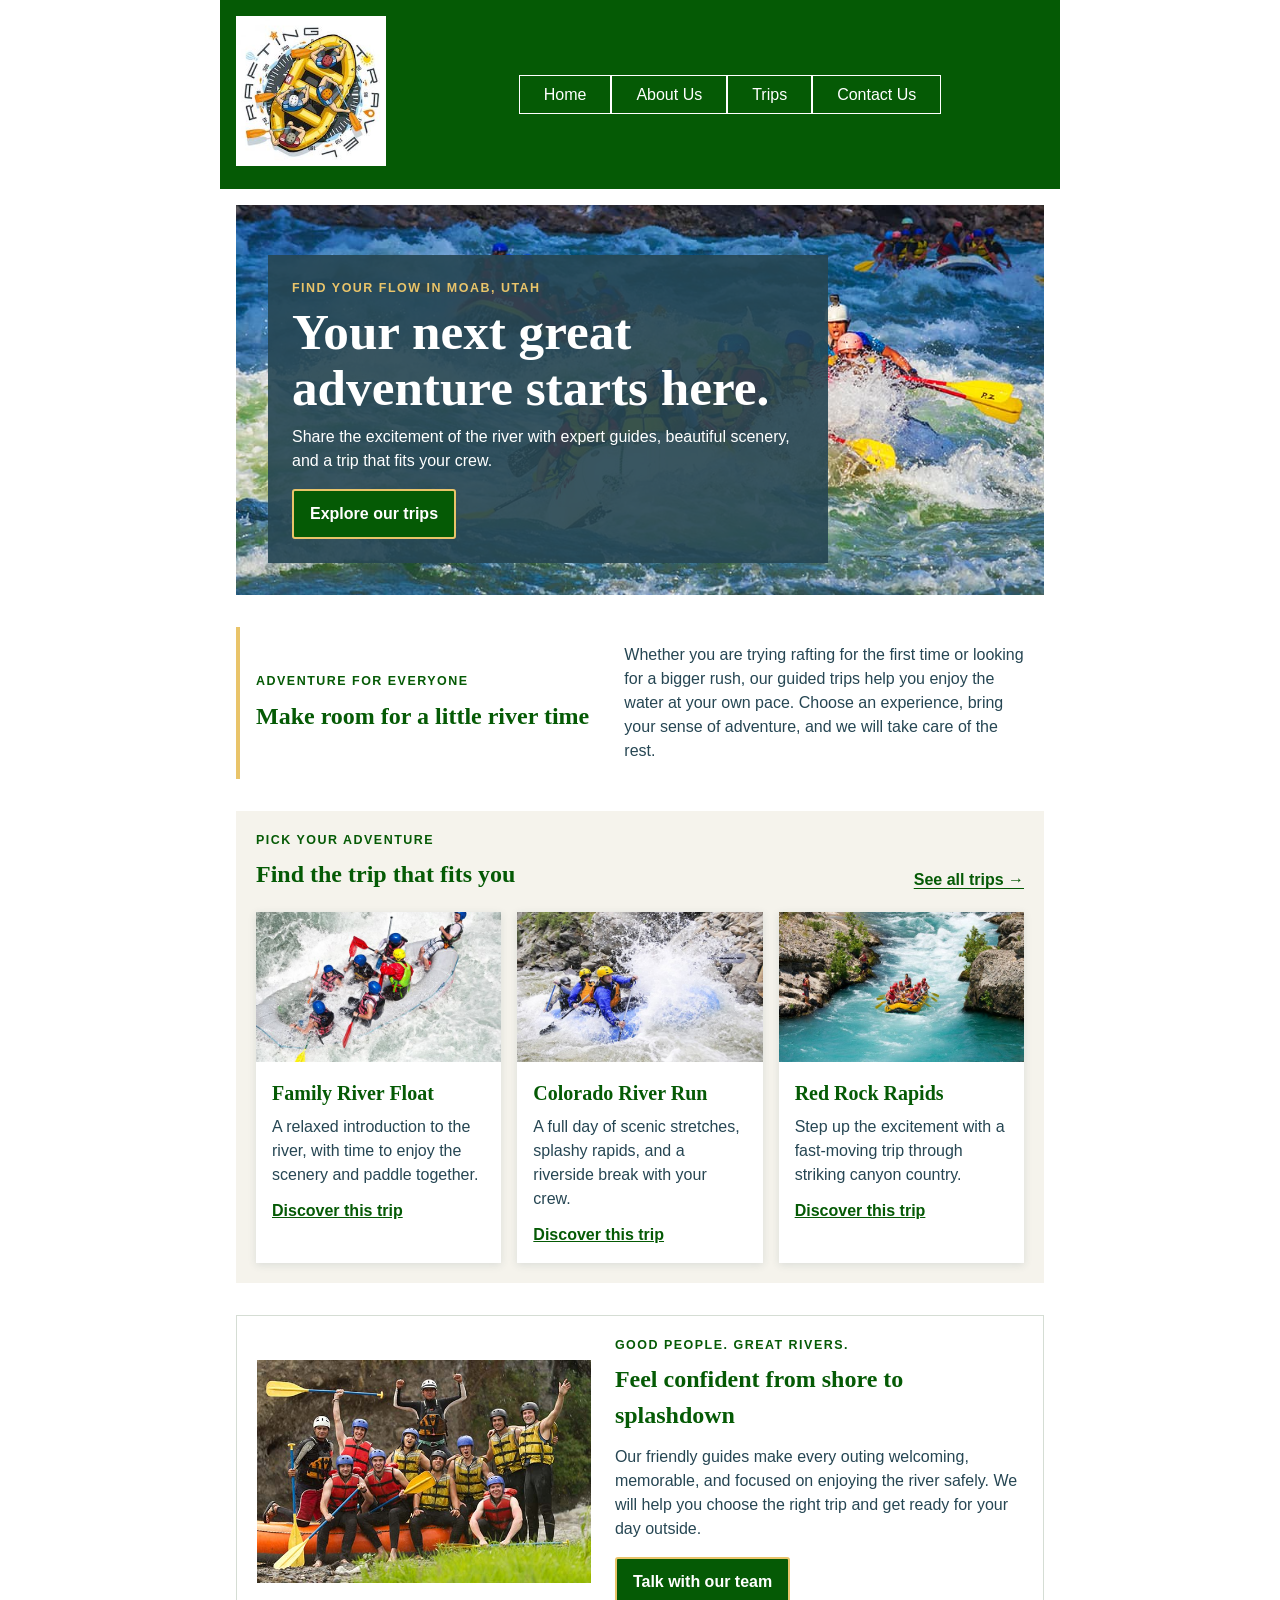
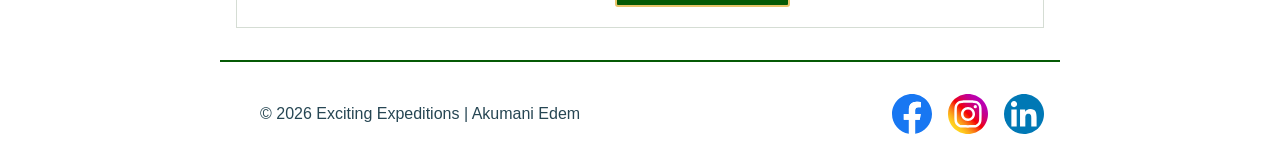
==== wwr/index.html @ f6fbf951 "Add home and trips pages with structured HTML and CSS for improved user experience" ====
<!DOCTYPE html>
<html lang="en">

<head>
    <meta charset="UTF-8">
    <meta name="viewport" content="width=device-width, initial-scale=1.0">
    <meta name="description"
      content="Explore guided white-water rafting trips with Exciting Expeditions in Moab, Utah. Find an adventure for your whole crew.">
    <meta name="author" content="Akumani Edem">
    <title>Home | Exciting Expeditions</title>
    <link rel="stylesheet" href="styles/rafting.css">
</head>

<body>
    <header>
        <a href="index.html">
            <img src="images/logo.jpg" alt="Exciting Expeditions logo">
        </a>

        <nav>
            <ul>
                <li><a href="index.html" aria-current="page">Home</a></li>
                <li><a href="about.html">About Us</a></li>
                <li><a href="trips.html">Trips</a></li>
                <li><a href="contact.html">Contact Us</a></li>
            </ul>
        </nav>
    </header>

    <main class="home-page">
        <section class="home-hero">
            <img src="images/hero.jpg" alt="Rafters enjoying a white-water adventure">
            <div class="home-hero-content">
                <p class="eyebrow">Find your flow in Moab, Utah</p>
                <h1>Your next great adventure starts here.</h1>
                <p>Share the excitement of the river with expert guides, beautiful scenery, and a trip that fits your crew.</p>
                <a class="site-button" href="trips.html">Explore our trips</a>
            </div>
        </section>

        <section class="home-intro">
            <div>
                <p class="eyebrow">Adventure for everyone</p>
                <h2>Make room for a little river time</h2>
            </div>
            <p>Whether you are trying rafting for the first time or looking for a bigger rush, our guided trips help you enjoy the water at your own pace. Choose an experience, bring your sense of adventure, and we will take care of the rest.</p>
        </section>

        <section class="home-trips">
            <div class="section-heading">
                <div>
                    <p class="eyebrow">Pick your adventure</p>
                    <h2>Find the trip that fits you</h2>
                </div>
                <a class="text-link" href="trips.html">See all trips <span aria-hidden="true">&rarr;</span></a>
            </div>

            <div class="home-trip-grid">
                <article class="home-trip-card">
                    <img src="images/aside_img2.jpg" alt="A calm stretch of river surrounded by red-rock scenery">
                    <div>
                        <h3>Family River Float</h3>
                        <p>A relaxed introduction to the river, with time to enjoy the scenery and paddle together.</p>
                        <a href="trips.html#family-float">Discover this trip</a>
                    </div>
                </article>
                <article class="home-trip-card">
                    <img src="images/aside_img3.jpg" alt="Raft moving through lively white-water rapids">
                    <div>
                        <h3>Colorado River Run</h3>
                        <p>A full day of scenic stretches, splashy rapids, and a riverside break with your crew.</p>
                        <a href="trips.html#colorado-run">Discover this trip</a>
                    </div>
                </article>
                <article class="home-trip-card">
                    <img src="images/aside_img5.jpg" alt="Rafters getting ready for a river adventure">
                    <div>
                        <h3>Red Rock Rapids</h3>
                        <p>Step up the excitement with a fast-moving trip through striking canyon country.</p>
                        <a href="trips.html#red-rock-rapids">Discover this trip</a>
                    </div>
                </article>
            </div>
        </section>

        <section class="home-promise">
            <img src="images/happy-client.jpg" alt="A smiling guest after a rafting trip">
            <div>
                <p class="eyebrow">Good people. Great rivers.</p>
                <h2>Feel confident from shore to splashdown</h2>
                <p>Our friendly guides make every outing welcoming, memorable, and focused on enjoying the river safely. We will help you choose the right trip and get ready for your day outside.</p>
                <a class="site-button" href="contact.html">Talk with our team</a>
            </div>
        </section>
    </main>

    <footer>
        <p>&copy; 2026 Exciting Expeditions | Akumani Edem</p>

        <nav class="socialmedia">
            <a href="https://facebook.com">
                <img src="images/facebook.svg" alt="Facebook">
            </a>
            <a href="https://instagram.com">
                <img src="images/instagram.svg" alt="Instagram">
            </a>
            <a href="https://linkedin.com">
                <img src="images/linkedin.svg" alt="LinkedIn">
            </a>
        </nav>
    </footer>
</body>

</html>
---- wwr/styles/rafting.css ----
/* CSS Variables */
:root {
    --primary-color: #055a05;
    /* forest green */
    --secondary-color: #f4a261d9;
    /* warm sand at 85% opacity */
    --accent1-color: #264653;
    /* dark slate blue */
    --accent2-color: #e9c46a;
    /* light golden yellow */
    --heading-font: "Times New Roman", "Georgia", serif;
    --body-font: Arial, Helvetica, sans-serif;
    --nav-border-color: #ffffff;
    --nav-text-color: #ffffff;
    --nav-link-padding: 0.4rem 1.5rem;
    --transparent-color: #00000000;
    --hero-heading-overlay: #264653cc;
}

/* Reset Box-Model */
* {
    margin: 0;
    padding: 0;
    box-sizing: border-box;
}

/* Body Styling */
body {
    font-family: var(--body-font);
    color: var(--accent1-color);
    line-height: 1.5;
}

/* Layout Container Width and Centering */
header,
main {
    max-width: 840px;
    margin: 0 auto;
}

footer {
    display: flex;
    justify-content: space-between;
    align-items: center;
    max-width: 840px;
    margin: 1rem auto 0;
    padding: 1rem;
    border-top: 2px solid var(--primary-color);
}

header {
    display: grid;
    grid-template-columns: 180px 1fr;
    align-items: center;
    padding: 1rem;
    background-color: var(--primary-color);
}

header > a img {
    width: 150px;
    height: auto;
}

header nav {
    display: flex;
    justify-content: center;
}

/* Heading Typography */
h1,
h2 {
    font-family: var(--heading-font);
    color: var(--primary-color);
}

h2 {
    text-align: center;
    margin-bottom: 1rem;
}

/* Basic Element Spacing */
p,
section {
    margin: 16px;
    padding: 8px;
}

nav {
    margin: 0;
    padding: 0;
}

nav ul {
    display: flex;
    list-style: none;
    margin: 0;
    padding: 0;
}

nav a {
    display: block;
    padding: var(--nav-link-padding);
    color: var(--nav-text-color);
    background-color: var(--transparent-color);
    border: 1px solid var(--nav-border-color);
    text-decoration: none;
    font-weight: normal;
    text-align: center;
}

nav a:hover {
    background-color: var(--accent2-color);
    color: var(--accent1-color);
}

/* Hero Section Styling */
.hero {
    position: relative;
    margin: 1rem 0;
    padding: 0;
}

.hero h1 {
    position: absolute;
    top: 1.5rem;
    left: 0;
    right: 0;
    width: auto;
    margin: 0;
    padding: 1rem;
    text-align: center;
    box-sizing: border-box;
    background-color: var(--hero-heading-overlay);
    color: var(--nav-text-color);
    border-bottom: 3px solid var(--accent2-color);
}

.hero > img {
    display: block;
    width: 100%;
    height: auto;
}

.hero article {
    position: absolute;
    bottom: 1.5rem;
    left: 5%;
    right: 5%;
    margin: 0;
    padding: 1rem;
    background-color: var(--secondary-color);
}

.hero article img {
    float: right;
    width: 150px;
    margin-left: 1rem;
}

/* History Section */
.history {
    display: grid;
    grid-template-columns: 1fr 200px 1fr;
    gap: 1rem;
    align-items: center;
    margin: 1rem 0;
    padding: 1rem;
    border: 1px solid var(--accent1-color);
}

.history h2 {
    grid-column: 1 / 4;
}

.history img {
    width: 200px;
    height: 150px;
    object-fit: cover;
}

/* Adventures Section */
.adventures {
    margin: 1rem 0;
    padding: 1rem;
    border: 1px solid var(--accent1-color);
}

.adventure-gallery {
    display: grid;
    grid-template-columns: repeat(5, 1fr);
    gap: 1rem;
}

.adventure-gallery figure {
    text-align: center;
}

.adventure-gallery img {
    width: 100%;
    height: 120px;
    object-fit: cover;
}

.adventure-gallery figcaption {
    font-weight: bold;
}

.socialmedia {
    display: flex;
    justify-content: flex-end;
    gap: 1rem;
}

.socialmedia a {
    padding: 0;
    background-color: var(--transparent-color);
    border: none;
    color: var(--accent1-color);
    text-decoration: none;
}

.socialmedia img {
    display: block;
    width: 40px;
    height: 40px;
    object-fit: contain;
}

.contact-page > section {
    margin: 1.5rem 0;
    padding: 1rem;
}

.contact-intro {
    text-align: center;
}

.contact-intro h1 {
    margin-bottom: 0.5rem;
}

.contact-intro address {
    display: grid;
    gap: 0.15rem;
    font-style: normal;
    font-weight: 600;
}

.contact-intro address a {
    color: var(--accent1-color);
}

.contact-layout {
    display: grid;
    grid-template-columns: 1fr 1fr;
    gap: 1.5rem;
    align-items: start;
}

.contact-layout > section {
    margin: 0;
    padding: 0;
}

.contact-map h2,
.contact-form-section h2,
.employee-team h2 {
    margin-bottom: 1rem;
}

.contact-map iframe {
    display: block;
    width: 100%;
    min-height: 340px;
    border: 0;
}

.contact-form-section form {
    display: grid;
    gap: 0.85rem;
}

.contact-field {
    display: grid;
    gap: 0.35rem;
}

.contact-field label,
.message-purpose legend {
    font-weight: 700;
}

.contact-field input,
.contact-field textarea {
    width: 100%;
    padding: 0.6rem;
    border: 1px solid #777;
    border-radius: 3px;
    font: inherit;
    resize: vertical;
}

.message-purpose {
    display: grid;
    gap: 0.5rem;
    padding: 0.75rem;
    border: 1px solid #aaa;
}

.message-purpose label,
.newsletter-choice {
    display: flex;
    align-items: flex-start;
    gap: 0.5rem;
}

.message-purpose input,
.newsletter-choice input {
    flex: 0 0 auto;
    margin-top: 0.25rem;
    accent-color: var(--primary-color);
}

.contact-form-section button {
    padding: 0.75rem 1rem;
    border: 0;
    border-radius: 4px;
    background-color: var(--primary-color);
    color: #fff;
    font: inherit;
    font-weight: 700;
    cursor: pointer;
}

.contact-form-section button:hover {
    background-color: var(--accent1-color);
}

.form-status {
    margin: 0;
    padding: 0;
    color: var(--primary-color);
    font-weight: 700;
}

.employee-team {
    border: 1px solid var(--accent1-color);
}

.employee-gallery {
    display: grid;
    grid-template-columns: repeat(3, minmax(0, 1fr));
    gap: 1.5rem;
}

.employee-gallery figure {
    text-align: center;
}

.employee-gallery img {
    display: block;
    width: min(100%, 180px);
    aspect-ratio: 1;
    margin: 0 auto 0.5rem;
    border-radius: 4px;
    object-fit: cover;
}

.employee-gallery figcaption {
    display: grid;
    gap: 0.15rem;
}

.home-page,
.trips-page {
    padding: 0 1rem;
}

.home-page h1,
.trips-page h1 {
    color: #fff;
}

.eyebrow {
    margin: 0 0 0.4rem;
    padding: 0;
    color: var(--primary-color);
    font-size: 0.78rem;
    font-weight: 700;
    letter-spacing: 0.12em;
    text-transform: uppercase;
}

.home-hero {
    position: relative;
    display: grid;
    min-height: 390px;
    margin: 1rem 0 2rem;
    overflow: hidden;
    background-color: var(--accent1-color);
}

.home-hero > img {
    position: absolute;
    width: 100%;
    height: 100%;
    object-fit: cover;
    inset: 0;
}

.home-hero-content {
    position: relative;
    align-self: end;
    width: min(100%, 560px);
    margin: 1.5rem;
    padding: 1.5rem;
    background-color: #264653e8;
    color: #fff;
}

.home-hero-content .eyebrow,
.trips-banner .eyebrow {
    color: var(--accent2-color);
}

.home-hero-content h1 {
    margin-bottom: 0.5rem;
    font-size: clamp(2rem, 5vw, 3.2rem);
    line-height: 1.1;
}

.home-hero-content > p:not(.eyebrow) {
    margin: 0 0 1rem;
    padding: 0;
}

.site-button {
    display: inline-block;
    padding: 0.7rem 1rem;
    border: 2px solid var(--accent2-color);
    border-radius: 3px;
    background-color: var(--primary-color);
    color: #fff;
    font-weight: 700;
    text-align: center;
    text-decoration: none;
}

.site-button:hover {
    background-color: var(--accent1-color);
}

.home-intro {
    display: grid;
    grid-template-columns: 1fr 1.2fr;
    gap: 2rem;
    align-items: center;
    margin: 2rem 0;
    padding: 1rem;
    border-left: 4px solid var(--accent2-color);
}

.home-intro h2,
.section-heading h2,
.home-promise h2,
.trip-cta h2 {
    margin: 0;
    text-align: left;
}

.home-intro > p,
.home-promise > div > p:not(.eyebrow) {
    margin: 0;
    padding: 0;
}

.home-trips {
    margin: 2rem 0;
    padding: 1.25rem;
    background-color: #f5f3ec;
}

.section-heading {
    display: flex;
    justify-content: space-between;
    align-items: end;
    gap: 1rem;
    margin-bottom: 1.25rem;
}

.text-link {
    color: var(--primary-color);
    font-weight: 700;
    text-decoration-thickness: 1px;
    text-underline-offset: 0.2em;
}

.home-trip-grid {
    display: grid;
    grid-template-columns: repeat(3, minmax(0, 1fr));
    gap: 1rem;
}

.home-trip-card {
    overflow: hidden;
    background-color: #fff;
    box-shadow: 0 2px 8px #26465320;
}

.home-trip-card > img {
    display: block;
    width: 100%;
    height: 150px;
    object-fit: cover;
}

.home-trip-card > div {
    padding: 1rem;
}

.home-trip-card h3 {
    margin-bottom: 0.4rem;
    color: var(--primary-color);
    font-family: var(--heading-font);
    font-size: 1.25rem;
}

.home-trip-card p {
    margin: 0 0 0.75rem;
    padding: 0;
}

.home-trip-card a {
    color: var(--primary-color);
    font-weight: 700;
}

.home-promise {
    display: grid;
    grid-template-columns: 0.9fr 1.1fr;
    gap: 1.5rem;
    align-items: center;
    margin: 2rem 0;
    padding: 1.25rem;
    border: 1px solid #d5ddd4;
}

.home-promise > img {
    display: block;
    width: 100%;
    max-height: 260px;
    object-fit: cover;
}

.home-promise h2 {
    margin-bottom: 0.75rem;
}

.home-promise .site-button {
    margin-top: 1rem;
}

.trips-banner {
    margin: 1rem 0 1.5rem;
    padding: 2.5rem 1.5rem;
    background-color: var(--accent1-color);
    color: #fff;
    text-align: center;
}

.trips-banner h1 {
    margin-bottom: 0.5rem;
    font-size: clamp(2rem, 5vw, 3rem);
}

.trips-banner > p:not(.eyebrow) {
    max-width: 560px;
    margin: 0 auto 1rem;
    padding: 0;
}

.trip-listing {
    display: grid;
    gap: 1.25rem;
    margin: 1.5rem 0;
}

.trip-listing > .trip-card {
    display: grid;
    grid-template-columns: minmax(220px, 0.85fr) 1.15fr;
    overflow: hidden;
    border: 1px solid #d5ddd4;
    background-color: #fff;
}

.trip-card > img {
    display: block;
    width: 100%;
    height: 100%;
    min-height: 275px;
    object-fit: cover;
}

.trip-card-content {
    padding: 1.25rem;
}

.trip-card-content h2 {
    margin: 0 0 0.5rem;
    text-align: left;
}

.trip-card-content > p:not(.eyebrow) {
    margin: 0 0 0.75rem;
    padding: 0;
}

.trip-card-content ul {
    margin: 0 0 1rem 1.25rem;
}

.trip-cta {
    display: flex;
    justify-content: space-between;
    align-items: center;
    gap: 1.5rem;
    margin: 2rem 0;
    padding: 1.5rem;
    background-color: #f5f3ec;
}

@media (max-width: 700px) {
    header {
        grid-template-columns: 1fr;
        justify-items: center;
        gap: 1rem;
    }

    header > a img {
        width: 120px;
    }

    header nav,
    header nav ul {
        width: 100%;
    }

    header nav ul {
        flex-wrap: wrap;
        justify-content: center;
    }

    header nav li {
        flex: 1 1 45%;
    }

    header nav {
        --nav-link-padding: 0.5rem;
    }

    .contact-layout {
        grid-template-columns: 1fr;
    }

    .contact-map iframe {
        min-height: 280px;
    }

    .employee-gallery {
        gap: 0.75rem;
    }

    .home-intro,
    .home-promise {
        grid-template-columns: 1fr;
    }

    .home-trip-grid {
        grid-template-columns: 1fr;
    }

    .home-trip-card {
        display: grid;
        grid-template-columns: minmax(120px, 0.8fr) 1.2fr;
        align-items: stretch;
    }

    .home-trip-card > img {
        height: 100%;
        min-height: 150px;
    }

    .trip-listing > .trip-card {
        grid-template-columns: 1fr;
    }

    .trip-card > img {
        height: 220px;
        min-height: 0;
    }
}

@media (max-width: 480px) {
    .home-page,
    .trips-page {
        padding: 0 0.5rem;
    }

    .home-hero {
        min-height: 430px;
    }

    .home-hero-content {
        margin: 0.75rem;
        padding: 1rem;
    }

    .section-heading,
    .trip-cta {
        align-items: flex-start;
        flex-direction: column;
    }

    .home-trip-card {
        grid-template-columns: 1fr;
    }

    .home-trip-card > img {
        height: 180px;
    }

    .employee-gallery {
        grid-template-columns: 1fr;
    }

    .employee-gallery img {
        width: min(100%, 220px);
    }
}
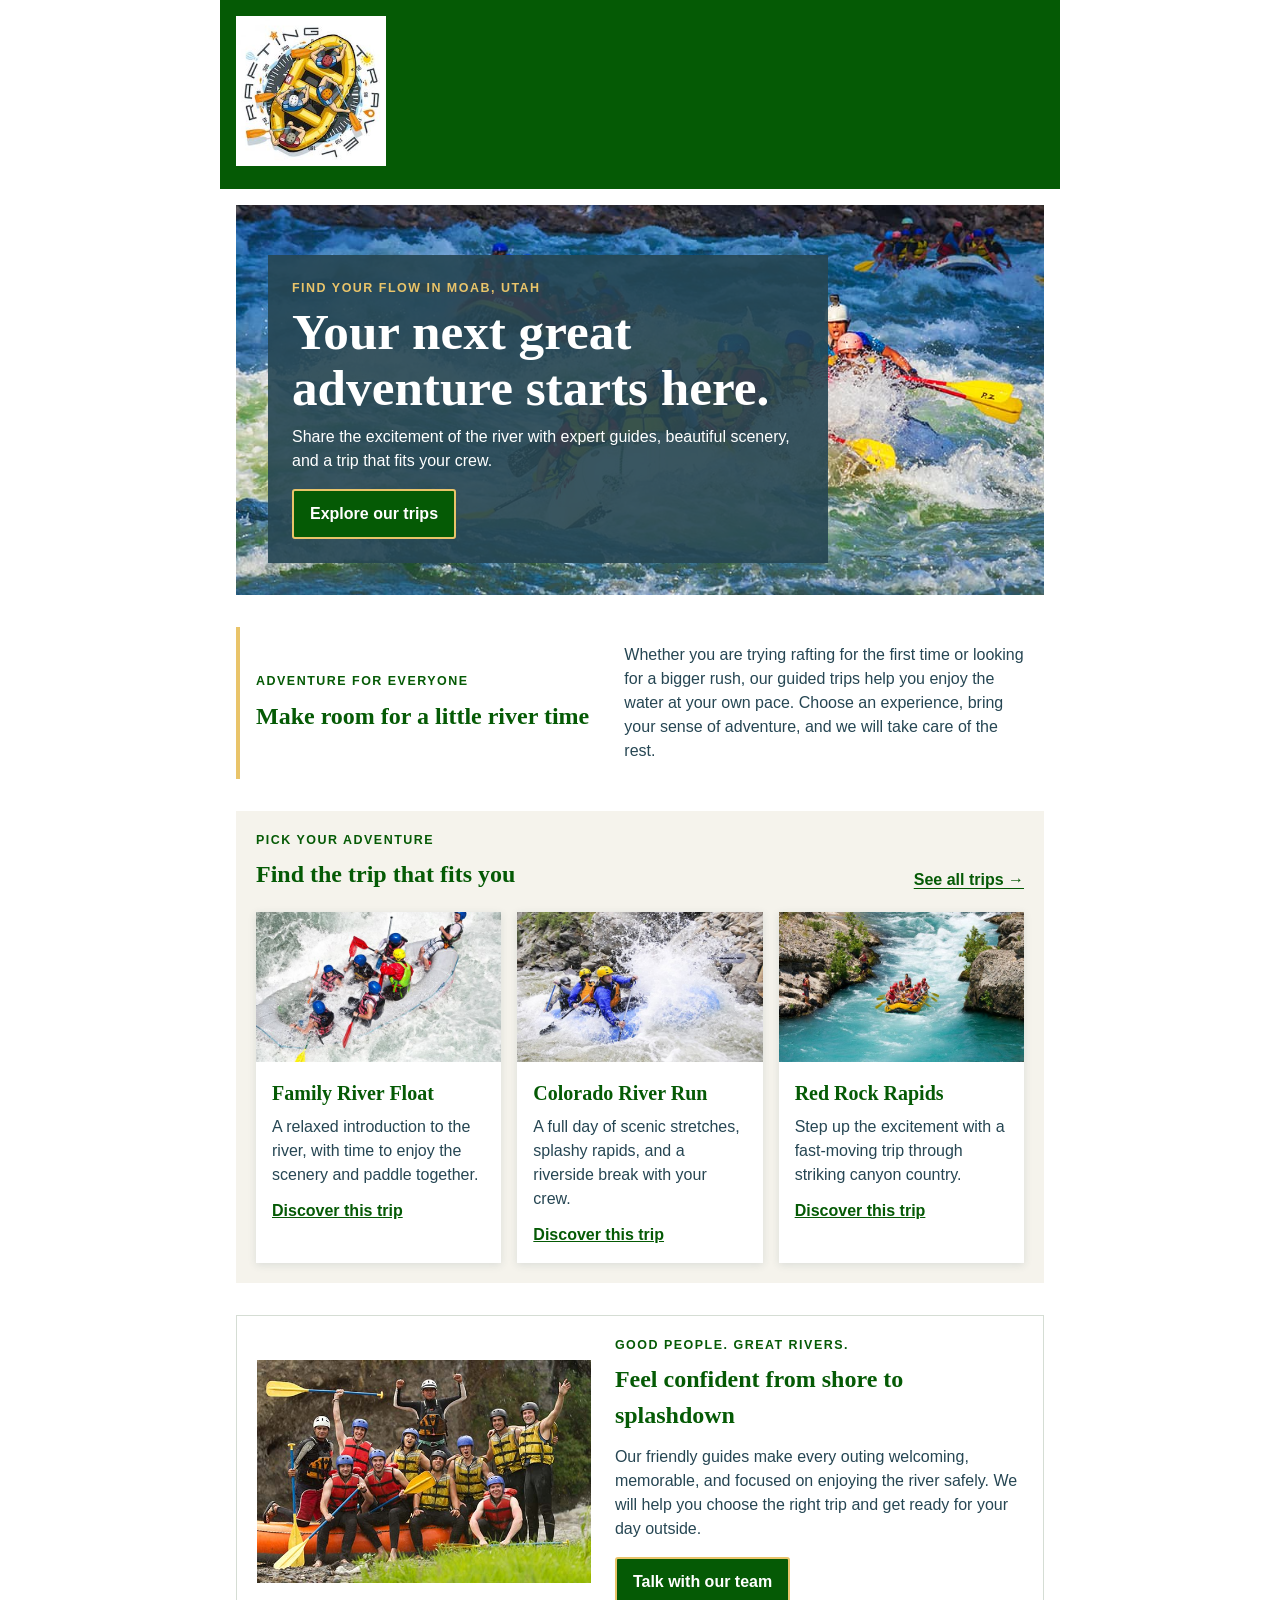
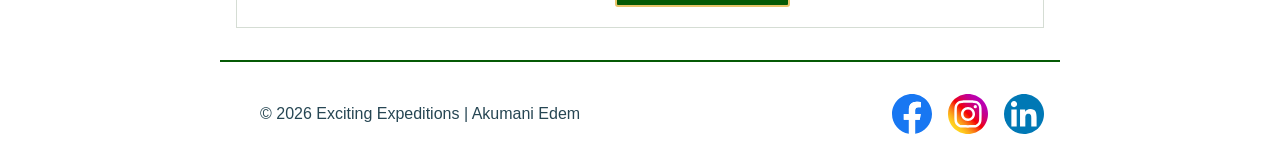
==== commit 05b2a4f6: "Refactor navigation structure for improved accessibility and responsiveness across all pages" ====
--- a/wwr/index.html
+++ b/wwr/index.html
@@ -17,13 +17,16 @@
             <img src="images/logo.jpg" alt="Exciting Expeditions logo">
         </a>
 
-        <nav>
-            <ul>
+        <nav aria-label="Main navigation">
+            <details class="site-nav">
+                <summary>Menu</summary>
+                <ul>
                 <li><a href="index.html" aria-current="page">Home</a></li>
                 <li><a href="about.html">About Us</a></li>
                 <li><a href="trips.html">Trips</a></li>
                 <li><a href="contact.html">Contact Us</a></li>
-            </ul>
+                </ul>
+            </details>
         </nav>
     </header>
 
@@ -101,10 +104,10 @@
             <a href="https://facebook.com">
                 <img src="images/facebook.svg" alt="Facebook">
             </a>
-            <a href="https://instagram.com">
+            <a href="https://www.instagram.com/a.k.u.m.a.n.i?stkn=MTF5Yml2a3N3eGhneA==">
                 <img src="images/instagram.svg" alt="Instagram">
             </a>
-            <a href="https://linkedin.com">
+            <a href="https://www.linkedin.com/in/edem-akumani-49a107399">
                 <img src="images/linkedin.svg" alt="LinkedIn">
             </a>
         </nav>
--- a/wwr/styles/rafting.css
+++ b/wwr/styles/rafting.css
@@ -63,7 +63,11 @@
 
 header nav {
     display: flex;
-    justify-content: center;
+    justify-content: flex-end;
+}
+
+header nav summary {
+    display: none;
 }
 
 /* Heading Typography */
@@ -97,20 +101,38 @@
     padding: 0;
 }
 
-nav a {
+header nav ul {
+    display: flex;
+    gap: 0.35rem;
+    list-style: none;
+    margin: 0;
+    padding: 0;
+}
+
+header nav details > ul {
+    display: flex;
+}
+
+header nav a {
     display: block;
-    padding: var(--nav-link-padding);
+    padding: 0.65rem 0.85rem;
     color: var(--nav-text-color);
     background-color: var(--transparent-color);
-    border: 1px solid var(--nav-border-color);
+    border-bottom: 2px solid transparent;
     text-decoration: none;
-    font-weight: normal;
+    font-weight: 700;
     text-align: center;
-}
-
-nav a:hover {
-    background-color: var(--accent2-color);
-    color: var(--accent1-color);
+    white-space: nowrap;
+}
+
+header nav a:hover,
+header nav a:focus-visible {
+    border-bottom-color: var(--accent2-color);
+    color: var(--accent2-color);
+}
+
+header nav a[aria-current="page"] {
+    border-bottom-color: var(--accent2-color);
 }
 
 /* Hero Section Styling */
@@ -631,31 +653,159 @@
 
 @media (max-width: 700px) {
     header {
-        grid-template-columns: 1fr;
-        justify-items: center;
+        grid-template-columns: minmax(0, 1fr) auto;
         gap: 1rem;
     }
 
     header > a img {
-        width: 120px;
-    }
-
-    header nav,
-    header nav ul {
+        width: clamp(100px, 28vw, 150px);
+    }
+
+    header nav {
+        justify-content: flex-end;
+    }
+
+    header nav details {
+        position: relative;
+    }
+
+    header nav summary {
+        display: flex;
+        min-height: 44px;
+        align-items: center;
+        gap: 0.55rem;
+        padding: 0.5rem 0.75rem;
+        border: 1px solid #ffffff80;
+        border-radius: 4px;
+        color: var(--nav-text-color);
+        cursor: pointer;
+        font-weight: 700;
+        list-style: none;
+    }
+
+    header nav summary::-webkit-details-marker {
+        display: none;
+    }
+
+    header nav summary::after {
+        width: 1rem;
+        height: 0.7rem;
+        background: linear-gradient(
+            to bottom,
+            var(--nav-text-color) 0 2px,
+            transparent 2px 5px,
+            var(--nav-text-color) 5px 7px,
+            transparent 7px 10px,
+            var(--nav-text-color) 10px 12px
+        );
+        content: "";
+    }
+
+    header nav details > ul {
+        position: absolute;
+        z-index: 5;
+        top: calc(100% + 0.5rem);
+        right: 0;
+        display: none;
+        min-width: 12rem;
+        flex-direction: column;
+        gap: 0.15rem;
+        padding: 0.5rem;
+        border: 1px solid #ffffff30;
+        border-radius: 4px;
+        background-color: var(--primary-color);
+        box-shadow: 0 8px 20px #00000030;
+    }
+
+    header nav details[open] > ul {
+        display: flex;
+    }
+
+    header nav a {
+        min-height: 44px;
+        padding: 0.65rem 0.75rem;
+        text-align: left;
+    }
+
+    footer {
+        flex-direction: column;
+        gap: 0.75rem;
+        text-align: center;
+    }
+
+    footer > p {
+        margin: 0;
+        padding: 0;
+    }
+
+    .socialmedia {
+        justify-content: center;
+    }
+
+    .hero {
+        display: flex;
+        flex-direction: column;
+    }
+
+    .hero > img {
+        height: 220px;
+        object-fit: cover;
+    }
+
+    .hero h1 {
+        top: 1rem;
+        padding: 0.65rem;
+        font-size: clamp(1.4rem, 6vw, 2rem);
+    }
+
+    .hero article {
+        position: static;
+        display: flex;
+        align-items: center;
+        gap: 0.75rem;
+        padding: 0.75rem;
+    }
+
+    .hero article img {
+        float: none;
+        flex: 0 0 88px;
+        width: 88px;
+        height: 72px;
+        margin: 0;
+        object-fit: cover;
+    }
+
+    .hero article p {
+        margin: 0;
+        padding: 0;
+    }
+
+    .history {
+        grid-template-columns: minmax(0, 1fr);
+        gap: 0.75rem;
+        padding: 1rem;
+    }
+
+    .history h2 {
+        grid-column: auto;
+        margin-bottom: 0;
+    }
+
+    .history p {
+        margin: 0;
+        padding: 0;
+    }
+
+    .history img {
         width: 100%;
-    }
-
-    header nav ul {
-        flex-wrap: wrap;
-        justify-content: center;
-    }
-
-    header nav li {
-        flex: 1 1 45%;
-    }
-
-    header nav {
-        --nav-link-padding: 0.5rem;
+        height: auto;
+        aspect-ratio: 16 / 9;
+        object-fit: cover;
+    }
+
+    .adventure-gallery {
+        grid-template-columns: repeat(2, minmax(0, 1fr));
+        gap: 0.75rem;
     }
 
     .contact-layout {
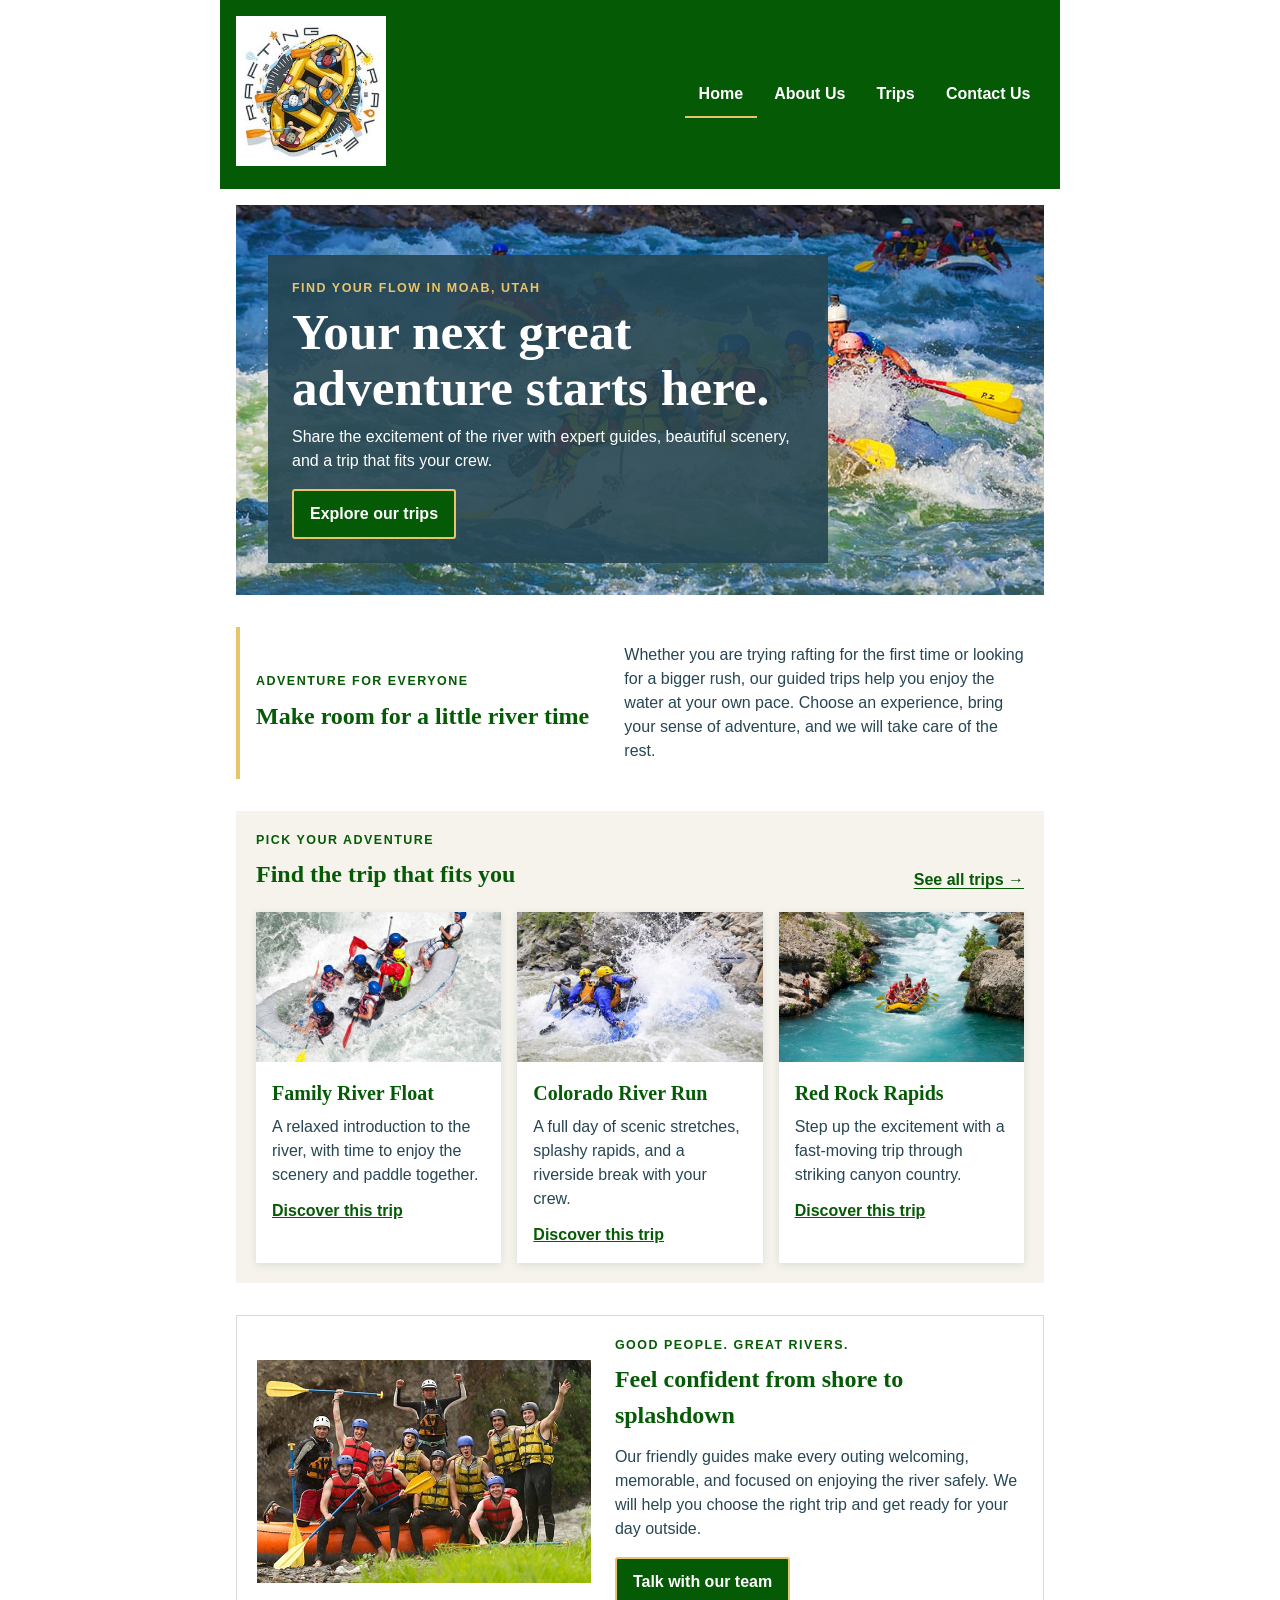
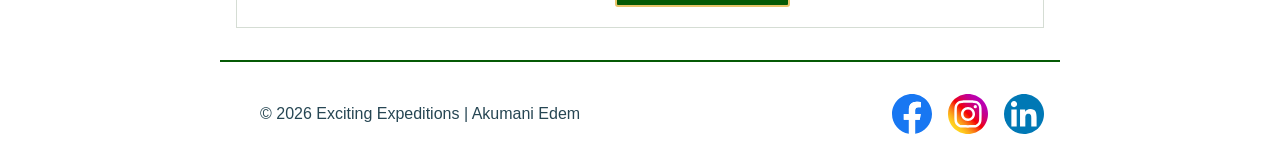
==== commit 50849e12: "Refactor navigation structure for improved accessibility and responsiveness across all pages" ====
--- a/wwr/index.html
+++ b/wwr/index.html
@@ -18,15 +18,12 @@
         </a>
 
         <nav aria-label="Main navigation">
-            <details class="site-nav">
-                <summary>Menu</summary>
-                <ul>
+            <ul>
                 <li><a href="index.html" aria-current="page">Home</a></li>
                 <li><a href="about.html">About Us</a></li>
                 <li><a href="trips.html">Trips</a></li>
                 <li><a href="contact.html">Contact Us</a></li>
-                </ul>
-            </details>
+            </ul>
         </nav>
     </header>
 
--- a/wwr/styles/rafting.css
+++ b/wwr/styles/rafting.css
@@ -66,10 +66,6 @@
     justify-content: flex-end;
 }
 
-header nav summary {
-    display: none;
-}
-
 /* Heading Typography */
 h1,
 h2 {
@@ -96,26 +92,20 @@
 
 nav ul {
     display: flex;
+    flex-wrap: wrap;
     list-style: none;
     margin: 0;
     padding: 0;
 }
 
 header nav ul {
-    display: flex;
-    gap: 0.35rem;
-    list-style: none;
-    margin: 0;
-    padding: 0;
-}
-
-header nav details > ul {
-    display: flex;
+    justify-content: flex-end;
+    gap: 0.25rem;
 }
 
 header nav a {
     display: block;
-    padding: 0.65rem 0.85rem;
+    padding: 0.65rem clamp(0.5rem, 1.4vw, 0.85rem);
     color: var(--nav-text-color);
     background-color: var(--transparent-color);
     border-bottom: 2px solid transparent;
@@ -653,8 +643,9 @@
 
 @media (max-width: 700px) {
     header {
-        grid-template-columns: minmax(0, 1fr) auto;
-        gap: 1rem;
+        grid-template-columns: minmax(0, 1fr);
+        justify-items: center;
+        gap: 0.75rem;
     }
 
     header > a img {
@@ -662,69 +653,18 @@
     }
 
     header nav {
-        justify-content: flex-end;
-    }
-
-    header nav details {
-        position: relative;
-    }
-
-    header nav summary {
-        display: flex;
-        min-height: 44px;
-        align-items: center;
-        gap: 0.55rem;
-        padding: 0.5rem 0.75rem;
-        border: 1px solid #ffffff80;
-        border-radius: 4px;
-        color: var(--nav-text-color);
-        cursor: pointer;
-        font-weight: 700;
-        list-style: none;
-    }
-
-    header nav summary::-webkit-details-marker {
-        display: none;
-    }
-
-    header nav summary::after {
-        width: 1rem;
-        height: 0.7rem;
-        background: linear-gradient(
-            to bottom,
-            var(--nav-text-color) 0 2px,
-            transparent 2px 5px,
-            var(--nav-text-color) 5px 7px,
-            transparent 7px 10px,
-            var(--nav-text-color) 10px 12px
-        );
-        content: "";
-    }
-
-    header nav details > ul {
-        position: absolute;
-        z-index: 5;
-        top: calc(100% + 0.5rem);
-        right: 0;
-        display: none;
-        min-width: 12rem;
-        flex-direction: column;
-        gap: 0.15rem;
-        padding: 0.5rem;
-        border: 1px solid #ffffff30;
-        border-radius: 4px;
-        background-color: var(--primary-color);
-        box-shadow: 0 8px 20px #00000030;
-    }
-
-    header nav details[open] > ul {
-        display: flex;
+        width: 100%;
+        justify-content: center;
+    }
+
+    header nav ul {
+        justify-content: center;
     }
 
     header nav a {
         min-height: 44px;
-        padding: 0.65rem 0.75rem;
-        text-align: left;
+        padding: 0.65rem clamp(0.5rem, 2.5vw, 0.85rem);
+        text-align: center;
     }
 
     footer {
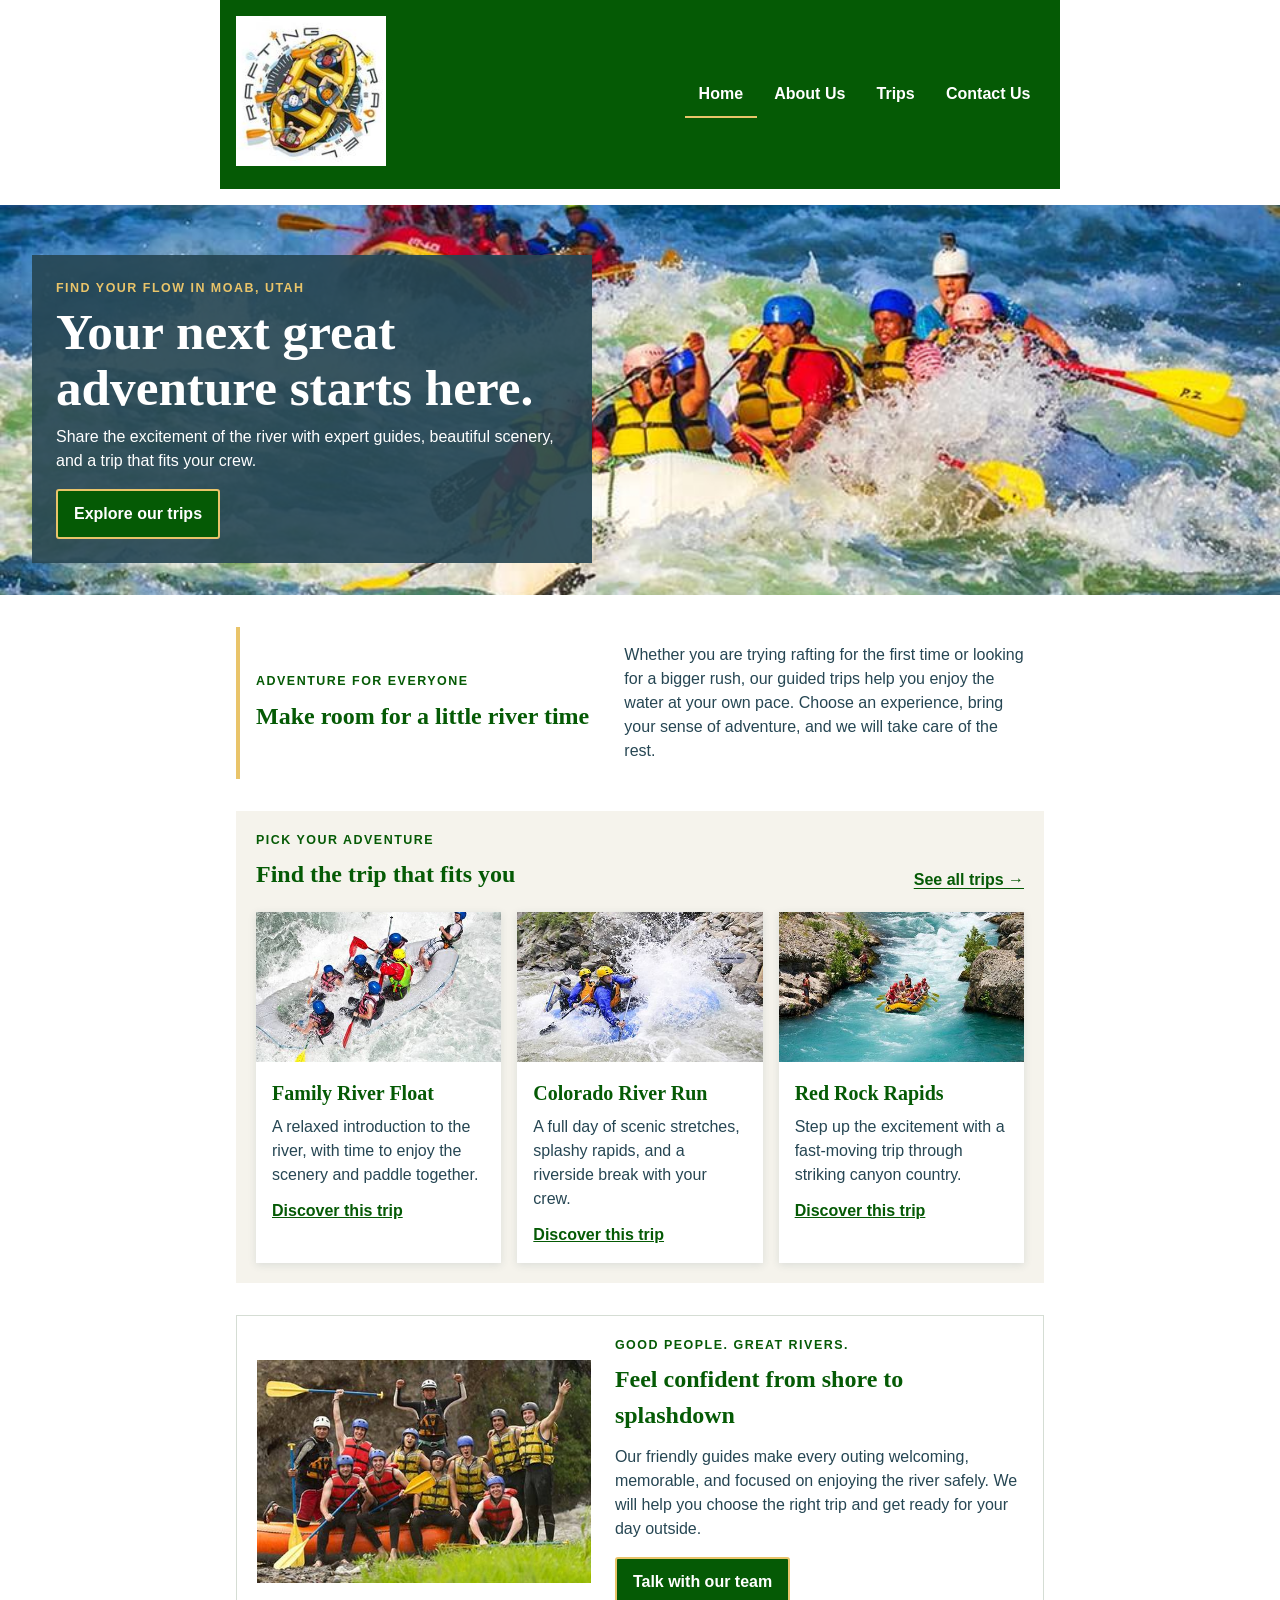
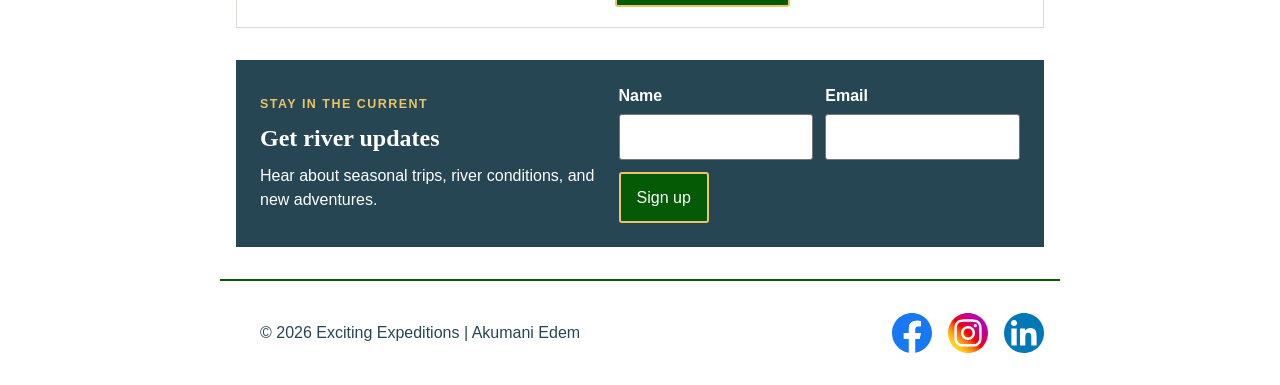
==== commit 9be2bd0b: "Add optimized logo image for improved loading performance" ====
--- a/wwr/index.html
+++ b/wwr/index.html
@@ -14,7 +14,7 @@
 <body>
     <header>
         <a href="index.html">
-            <img src="images/logo.jpg" alt="Exciting Expeditions logo">
+            <img src="images/logo-optimized.jpg" alt="Exciting Expeditions logo">
         </a>
 
         <nav aria-label="Main navigation">
@@ -29,7 +29,7 @@
 
     <main class="home-page">
         <section class="home-hero">
-            <img src="images/hero.jpg" alt="Rafters enjoying a white-water adventure">
+            <img src="images/hero-optimized.jpg" alt="Rafters enjoying a white-water adventure">
             <div class="home-hero-content">
                 <p class="eyebrow">Find your flow in Moab, Utah</p>
                 <h1>Your next great adventure starts here.</h1>
@@ -57,7 +57,7 @@
 
             <div class="home-trip-grid">
                 <article class="home-trip-card">
-                    <img src="images/aside_img2.jpg" alt="A calm stretch of river surrounded by red-rock scenery">
+                    <img src="images/aside_img2-optimized.jpg" alt="A calm stretch of river surrounded by red-rock scenery">
                     <div>
                         <h3>Family River Float</h3>
                         <p>A relaxed introduction to the river, with time to enjoy the scenery and paddle together.</p>
@@ -65,7 +65,7 @@
                     </div>
                 </article>
                 <article class="home-trip-card">
-                    <img src="images/aside_img3.jpg" alt="Raft moving through lively white-water rapids">
+                    <img src="images/aside_img3-optimized.jpg" alt="Raft moving through lively white-water rapids">
                     <div>
                         <h3>Colorado River Run</h3>
                         <p>A full day of scenic stretches, splashy rapids, and a riverside break with your crew.</p>
@@ -73,7 +73,7 @@
                     </div>
                 </article>
                 <article class="home-trip-card">
-                    <img src="images/aside_img5.jpg" alt="Rafters getting ready for a river adventure">
+                    <img src="images/aside_img5-optimized.jpg" alt="Rafters getting ready for a river adventure">
                     <div>
                         <h3>Red Rock Rapids</h3>
                         <p>Step up the excitement with a fast-moving trip through striking canyon country.</p>
@@ -84,13 +84,32 @@
         </section>
 
         <section class="home-promise">
-            <img src="images/happy-client.jpg" alt="A smiling guest after a rafting trip">
+            <img src="images/happy-client-optimized.jpg" alt="A smiling guest after a rafting trip">
             <div>
                 <p class="eyebrow">Good people. Great rivers.</p>
                 <h2>Feel confident from shore to splashdown</h2>
                 <p>Our friendly guides make every outing welcoming, memorable, and focused on enjoying the river safely. We will help you choose the right trip and get ready for your day outside.</p>
                 <a class="site-button" href="contact.html">Talk with our team</a>
             </div>
+        </section>
+
+        <section class="home-newsletter" aria-labelledby="newsletter-title">
+            <div>
+                <p class="eyebrow">Stay in the current</p>
+                <h2 id="newsletter-title">Get river updates</h2>
+                <p>Hear about seasonal trips, river conditions, and new adventures.</p>
+            </div>
+            <form class="newsletter-form">
+                <label for="newsletter-name">
+                    Name
+                    <input type="text" id="newsletter-name" name="name" autocomplete="name" required>
+                </label>
+                <label for="newsletter-email">
+                    Email
+                    <input type="email" id="newsletter-email" name="email" autocomplete="email" required>
+                </label>
+                <button class="site-button" type="submit">Sign up</button>
+            </form>
         </section>
     </main>
 
--- a/wwr/styles/rafting.css
+++ b/wwr/styles/rafting.css
@@ -302,6 +302,14 @@
     font-weight: 700;
 }
 
+.message-purpose legend {
+    position: absolute;
+    top: -1.8rem;
+    left: 0;
+    padding: 0;
+    background-color: transparent;
+}
+
 .contact-field input,
 .contact-field textarea {
     width: 100%;
@@ -313,6 +321,8 @@
 }
 
 .message-purpose {
+    position: relative;
+    margin-top: 1.25rem;
     display: grid;
     gap: 0.5rem;
     padding: 0.75rem;
@@ -383,7 +393,16 @@
     gap: 0.15rem;
 }
 
-.home-page,
+.home-page {
+    max-width: none;
+    padding: 0;
+}
+
+.home-page > :not(.home-hero) {
+    width: min(calc(100% - 2rem), 808px);
+    margin-inline: auto;
+}
+
 .trips-page {
     padding: 0 1rem;
 }
@@ -572,6 +591,63 @@
     margin-top: 1rem;
 }
 
+.home-newsletter {
+    display: grid;
+    grid-template-columns: 1fr 1.2fr;
+    gap: 1.5rem;
+    align-items: center;
+    margin: 2rem auto;
+    padding: 1.5rem;
+    background-color: var(--accent1-color);
+    color: #fff;
+}
+
+.home-newsletter h2 {
+    margin: 0 0 0.5rem;
+    color: #fff;
+    text-align: left;
+}
+
+.home-newsletter .eyebrow {
+    color: var(--accent2-color);
+}
+
+.home-newsletter > div > p:not(.eyebrow) {
+    margin: 0;
+    padding: 0;
+}
+
+.newsletter-form {
+    display: grid;
+    grid-template-columns: repeat(2, minmax(0, 1fr));
+    gap: 0.75rem;
+    align-items: end;
+}
+
+.newsletter-form label {
+    display: grid;
+    gap: 0.35rem;
+    color: #fff;
+    font-weight: 700;
+}
+
+.newsletter-form input {
+    width: 100%;
+    min-width: 0;
+    padding: 0.65rem;
+    border: 1px solid #777;
+    border-radius: 3px;
+    background-color: #fff;
+    color: var(--accent1-color);
+    font: inherit;
+}
+
+.newsletter-form button {
+    justify-self: start;
+    font: inherit;
+    cursor: pointer;
+}
+
 .trips-banner {
     margin: 1rem 0 1.5rem;
     padding: 2.5rem 1.5rem;
@@ -641,6 +717,44 @@
     background-color: #f5f3ec;
 }
 
+.trip-comparison {
+    margin: 2rem 0;
+}
+
+.trip-comparison h2 {
+    text-align: left;
+}
+
+.trip-table-scroll {
+    overflow-x: auto;
+}
+
+.trip-summary {
+    width: 100%;
+    border-collapse: collapse;
+    background-color: #fff;
+}
+
+.trip-summary caption {
+    padding: 0.5rem;
+    color: var(--accent1-color);
+    font-weight: 700;
+    text-align: left;
+}
+
+.trip-summary th,
+.trip-summary td {
+    padding: 0.75rem;
+    border: 1px solid #b8c4c0;
+    text-align: left;
+    vertical-align: top;
+}
+
+.trip-summary thead {
+    background-color: var(--accent1-color);
+    color: #fff;
+}
+
 @media (max-width: 700px) {
     header {
         grid-template-columns: minmax(0, 1fr);
@@ -761,7 +875,8 @@
     }
 
     .home-intro,
-    .home-promise {
+    .home-promise,
+    .home-newsletter {
         grid-template-columns: 1fr;
     }
 
@@ -791,9 +906,12 @@
 }
 
 @media (max-width: 480px) {
-    .home-page,
     .trips-page {
         padding: 0 0.5rem;
+    }
+
+    .home-page > :not(.home-hero) {
+        width: calc(100% - 1rem);
     }
 
     .home-hero {
@@ -815,6 +933,10 @@
         grid-template-columns: 1fr;
     }
 
+    .newsletter-form {
+        grid-template-columns: 1fr;
+    }
+
     .home-trip-card > img {
         height: 180px;
     }
